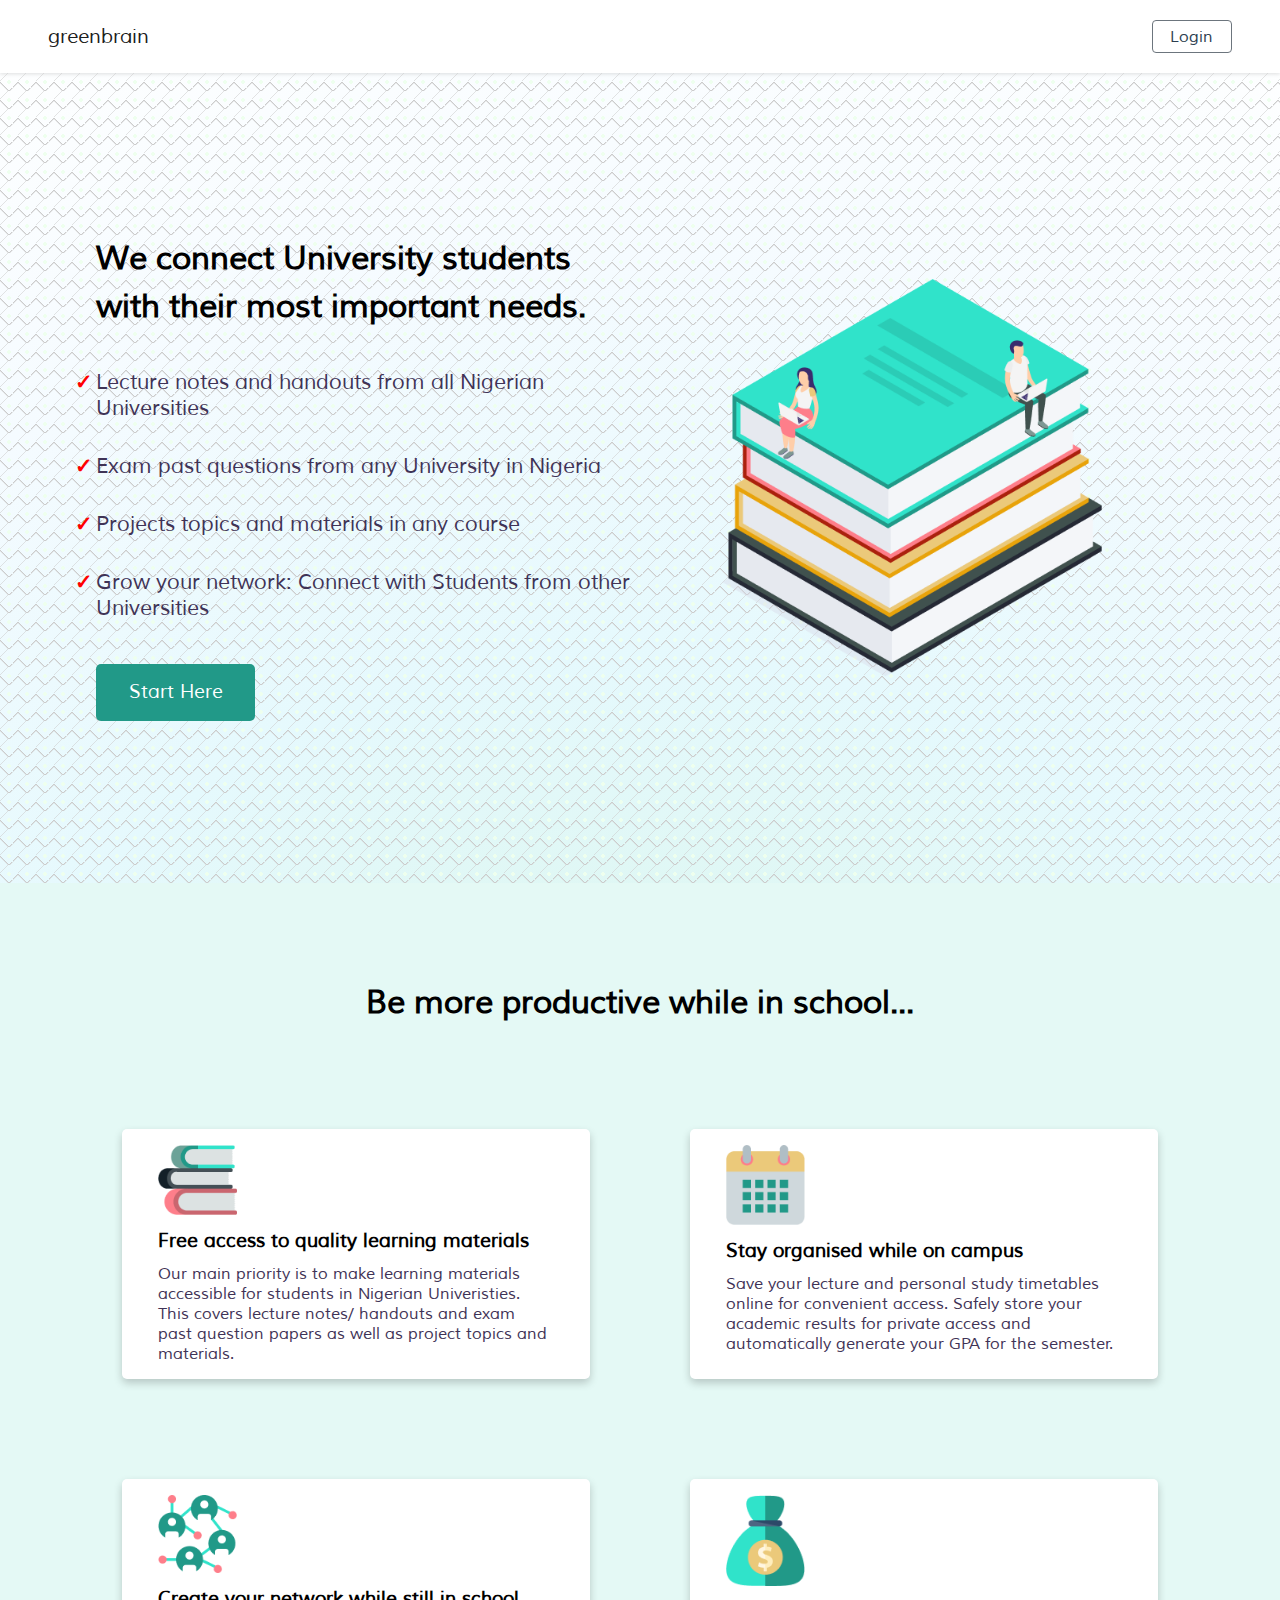
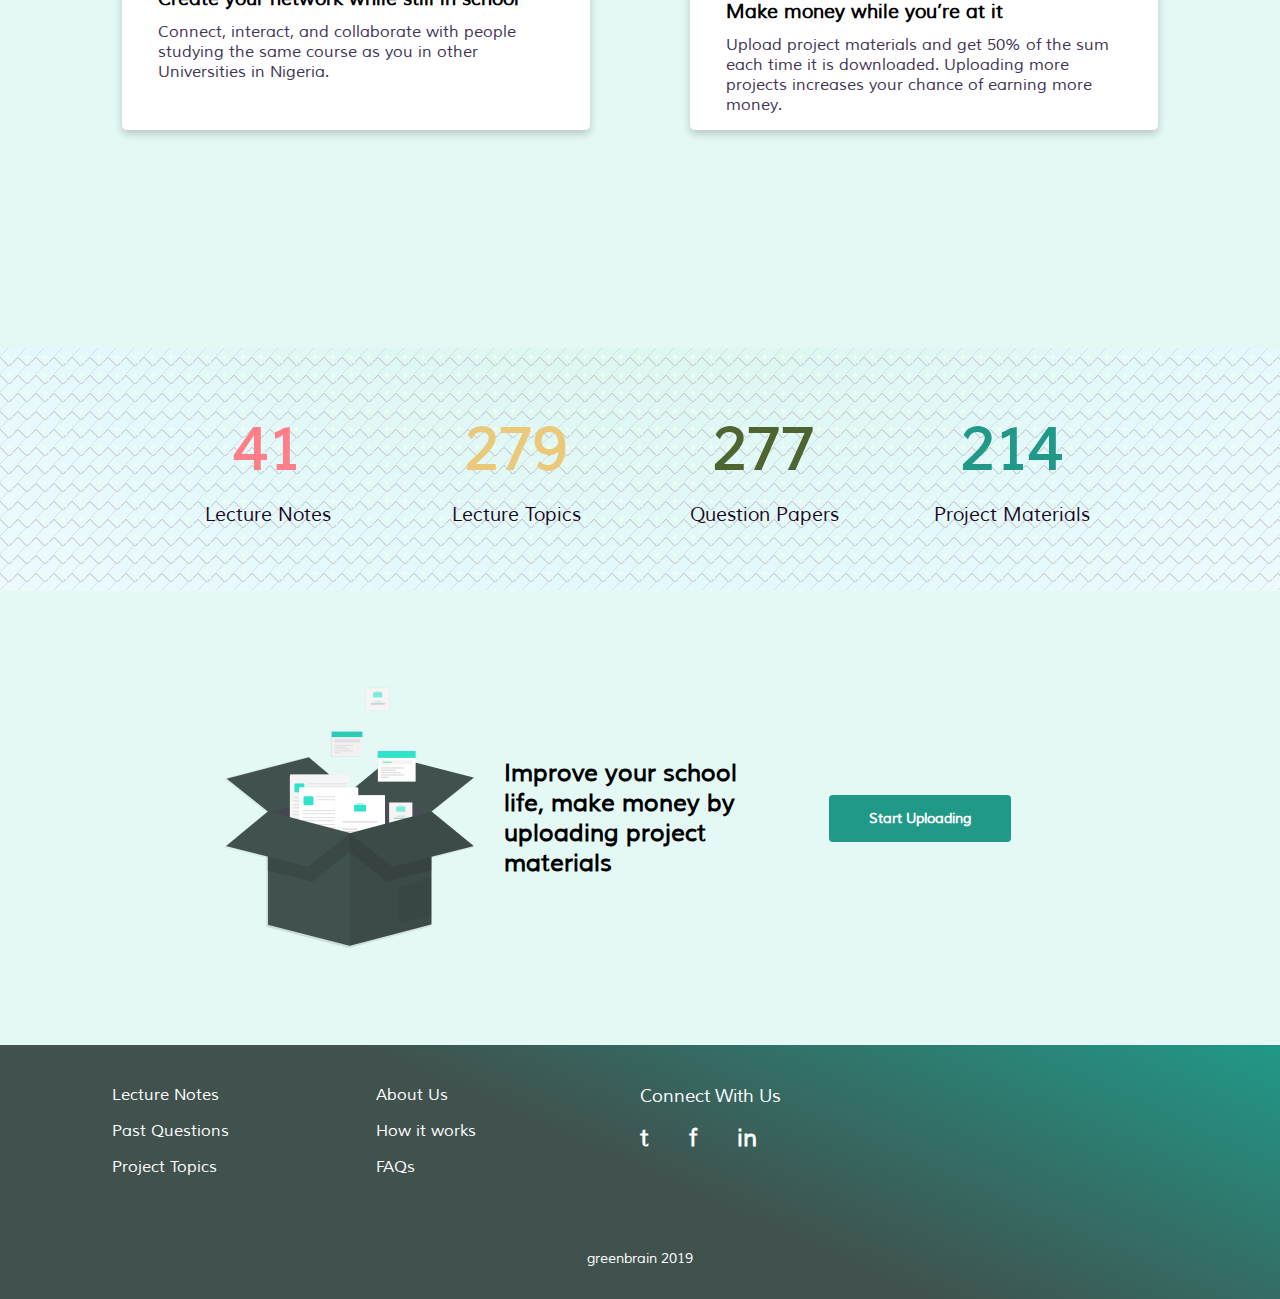
==== index.html @ ea2e2113 "first push" ====
<!DOCTYPE html>
<html lang="en">
<head>
    <meta charset="UTF-8">
    <meta name="viewport" content="width=device-width, initial-scale=1.0">
    <link rel="stylesheet" href="path/to/bootstrap/css/bootstrap.min.css">
<link rel="stylesheet" href="path/to/font-awesome/css/font-awesome.min.css">
    <link type="text/css" rel="stylesheet" href="css/index.css"/>
    <title>greenbrain | Lecture handouts, past question papers, project topics and materials</title>
</head>

<header class="header">
    <div class="header__nav">
        <a href="index.html" class="header__title">greenbrain</a>


        <div class="header__icons">
            <a href="./Pages/Login.html" class="header__link">
                Login
            </a>
        </div>
    </div>
    
</header>
<body>
    <div class="container">
        <section class="section__home">
            <div class="landing__home">
                <div>
                    <h1 class="landing__title">We connect University students with their most important needs.</h1>
                    <ul>
                        <li>Lecture notes and handouts from all Nigerian Universities</li>
                        <li>Exam past questions from any University in Nigeria</li>
                        <li>Projects topics and materials in any course</li>
                        <li>Grow your network: Connect with Students from other Universities</li>
                    </ul>
                    <a href="#" class="primary__btn">Start Here</a>
                </div>

                <div class="landing__image-cover">
                    <img src="./css/images/hero_image.png" alt="hero" class="landing__image"/>
                </div>
            </div>
        </section>

        <section class="section__body">
            <h1 class="landing__title body__title">Be more productive while in school...</h1>
            <div class="body__grid">
                <div class="body__card">
                   <img src="./css/images/books.png" alt="icon" class="card__icon"/>
                   <div class="card__title">
                        Free access to quality learning materials
                   </div>
                   <div class="card__text">
                    Our main priority is to make learning materials accessible for students in Nigerian Univeristies. 
                    This covers lecture notes/ handouts and exam past question papers as well as project topics and materials.
                    </div>
                </div>

                <div class="body__card">
                    <img src="./css/images/calendar.png" alt="icon" class="card__icon"/>
                    <div class="card__title">
                        Stay organised while on campus
                    </div>
                    <div class="card__text">
                        Save your lecture and personal study timetables online for convenient access. 
                        Safely store your academic results for private access and automatically generate your GPA for the semester.
                     </div>
                 </div>

                 <div class="body__card">
                    <img src="./css/images/network.png" alt="icon" class="card__icon"/>
                    <div class="card__title">
                        Create your network while still in school
                    </div>
                    <div class="card__text">
                        Connect, interact, and collaborate with people studying the same course as you in other Universities in Nigeria.
                     </div>
                 </div>

                 <div class="body__card">
                    <img src="./css/images/money-bag.png" alt="icon" class="card__icon"/>
                    <div class="card__title">
                        Make money while you’re at it
                    </div>
                    <div class="card__text">
                        Upload project materials and get 50% of the sum each time it is downloaded. 
                        Uploading more projects increases your chance of earning more money.
                     </div>
                 </div>

            </div>
        </section>

        <section class="stats">
            <a href="./Pages/LecturesNotes.html" class="stats__item">
                <p class="stats__score" style="color: #fe7e8a;">41</p>
                <p class="stats__text">Lecture Notes</p>
            </a>
            <a href="./Pages/LecturesNotes.html" class="stats__item">
                <p class="stats__score" style="color: #ebc97a;">279</p>
                <p class="stats__text">Lecture Topics</p>
            </a>
            <a href="./Pages/PastQuestions.html" class="stats__item">
                <p class="stats__score" style="color: #4e6532;">277</p>
                <p class="stats__text">Question Papers</p>
            </a>
            <a href="./Pages/Projects.html" class="stats__item">
                <p class="stats__score" style="color: #219988;">214</p>
                <p class="stats__text">Project Materials</p>
            </a>
        </section>

        <section class="uploading">
            
                <img src="./css/images/collection_box.png" alt="collection-box" class="uploading__image uploading__content"/>
                <div class="uploading__text uploading__content">
                    Improve your school life, make money by uploading project materials
                </div>
                <div class="uploading__content">
                    <a href="./Pages/Login.html" class="uploading__btn ">Start Uploading</a>
                </div>
                
            
        </section>

        <footer>
            <div class="footer">
                <div class="footer__list">
                    <div class="footer__items">
                        <a href="#">Lecture Notes</a>
                        <a href="#">Past Questions</a>
                        <a href="#">Project Topics</a>
                    </div>

                    <div class="footer__items">
                        <a href="#">About Us</a>
                        <a href="#">How it works</a>
                        <a href="#">FAQs</a>
                    </div>

                    <div class="footer__items">
                        <p class="footer__a">Connect With Us</p>
                        <div class="footer__links">
                            <a href="www.twitter.com" class="social__icon">
                                t
                            </a>
                            <a href="www.facebook.com" class="social__icon">
                                f
                            </a>
                            <a href="www.linkedln.com" class="social__icon">
                                in
                            </a>
                        </div>
                    </div>
                </div>
            </div>

            <p style="text-align: center; font-size: .9rem;">greenbrain 2019</p>
        </footer>
    </div>
    
</body>
</html>
---- css/index.css ----
*{
    margin: 0;
    padding:0;
}

@font-face {
    font-family: "Muli";
    src: url("./Font/muli/Muli-Regular.ttf"),
    url("./Font/muli/Muli-Regular.ttf");
}

@keyframes shake{
    0%{
        transform: translateY(1rem);
    }

    

    100%{
        transform: translateY(-1rem);
    }
}

body{
    font-family: Muli,Arial, Helvetica, sans-serif;
    font-size: 62.5%;
    
    background-image: radial-gradient(circle, #dff0d8, #dbf6ee, #e5f9fd, #f5fbff, #ffffff)
}

.container{
    
}

.header{
    padding-left: 3rem;
    padding-right: 3rem;
    background-color: white;
    box-shadow: 0px 1px 4px rgba(0, 0, 0, 0.13);
}

.header__nav{
    display: flex;
    flex-flow: row nowrap;
    justify-content: space-between;
    align-items: center;
    padding-top:1.5rem;
    padding-bottom:1.5rem
}

.header__title{
    color:rgba(0,0,0,.9);
    display: block;
    font-size: 1.25rem;
    line-height: inherit;
    white-space: nowrap;
    font-weight: 500;
}

.header__link{
    padding:.35rem 1.1rem;
    border: 1px solid#6c757d;
    border-radius: .25rem;
    color: #2c3e50;
    text-decoration: none;
    font-size: 1rem;
}

.header__link:hover{
    text-decoration: underline;
}

.icon{
    width: 1.5rem;
    height:1.5rem;
    margin-right:1rem;
}

input[type=search]{
    flex: 0 0 35%;
    color: #495057;
    background-color: #fff;
    background-clip: padding-box;
    border-radius: .25rem;
    border: 1px solid #ced4da;
    outline: none;
    padding: .25rem .5rem;
    font-size: .875rem;
    line-height: 1.5;
    border-radius: .2rem;
}

a{
    text-decoration: none;
}

ul{
    list-style: none;
    color: #3f3356;
    font-size: 1.3rem;
}

li{
    margin: 2rem 0;
}

li::before{
    content: "\2713";
    color: red;
    display: inline-block;
    width: 1em;
    margin-left: -1em;
    font-weight: 600;
    padding: 0 -20px;
    box-sizing: border-box;
}

.section__home{
    position: relative;
    width: 100%;
    display: -webkit-box;
    display: -ms-flexbox;
    display: flex;
    -webkit-box-orient: horizontal;
    -webkit-box-direction: normal;
    -ms-flex-direction: row;
    flex-direction: row;
    -webkit-box-align: center;
    -ms-flex-align: center;
    align-items: center;
    -webkit-box-pack: center;
    -ms-flex-pack: center;
    justify-content: center;
    background-image: linear-gradient(45deg,transparent 20%,#ccc 25%,transparent 0),linear-gradient(-45deg,transparent 20%,#ccc 25%,transparent 0),linear-gradient(-45deg,transparent 75%,#ccc 80%,transparent 0),radial-gradient(#efe 2px,transparent 0);
    background-size: 18px 18px,18px 18px;
    -webkit-box-sizing: border-box;
    box-sizing: border-box;
    margin: 0;
    padding: 0;
    height: 90vh;
    padding-left: 6rem;
    padding-right: 6rem;
}

.landing__home{
    display: grid;
    grid-template-columns: 1fr 1fr;
    justify-content: flex-start;
    align-items: center;

}

.landing__image-cover{
    display: flex;
    align-items: center;
    justify-content: center;
}

.landing__image{
    width:70%;
    transform: translateY(0rem);
    animation: shake 2s infinite alternate;
}

.landing__title{
    font-style: normal;
    font-weight: 600;
    font-size: 2rem;
    line-height: 150%;
    margin-bottom: 7%;
}

.primary__btn{
    display: inline-block;
    padding: 3% 6%;
    background-color: #219988;
    border-radius: 5px;
    border: none;
    color: #fff;
    font-weight: 500;
    font-size: 1.2rem;
    margin-top: 2%;
    
}

.primary__btn:hover{
    text-decoration: underline #FFF;
}

.section__body{
    background-color: rgb(228, 249, 245);
    padding:6rem;
}

.body__title{
    text-align: center;
}

.body__grid{
    display:grid;
    grid-template-columns: 1fr 1fr;
    grid-gap:3rem;
    padding-bottom: 6rem;
}

.body__card{
    /* height: 300px; */
    box-shadow: rgba(0, 0, 0, 0.2) 0px 4px 8px 0px;
    background: rgb(255, 255, 255);
    margin: 5%;
    border-radius: 5px;
    padding: 3% 7%;
}

.card__title{
    font-size: 1.2rem;
    font-weight: 600;
    line-height: 22px;
    padding: 3% 0px;
}

.card__text{
    color: #3f3356;
    font-size: 1rem;
}

.card__icon{
    width: 20%;
}


.uploading{
    background-color: rgb(228, 249, 245);
    display: grid;
    grid-template-columns: repeat(3, 1fr);
    padding: 6rem 14rem;
    gap: 0.5rem;
}

.uploading__content{
    position: relative;
    font-size: 1.5rem;
    font-weight: 600;
    display: flex;
    -webkit-box-align: center;
    align-items: center;
    -webkit-box-pack: center;
    justify-content: center;
}



.uploading__btn{
    display: inline-block;
    text-align: center;
    font-size: 0.9rem;
    color: rgb(255, 255, 255);
    background-color: rgb(33, 153, 136);
    font-weight: 600;
    padding: 0.9rem 2.5rem;
    border-radius: 4px;
}

footer{
    color: #fff;
    background: linear-gradient(24deg,#40514e,#40514e 50%,#219988);
    padding:2rem 7rem;
}

.footer__list{
    display: grid;
    grid-template-columns:repeat(4, 1fr);
    padding-bottom: 4rem;
}

.footer__items{
    display: flex;
    flex-direction: column;
    justify-content: flex-start;
    align-items: flex-start;
}

.footer__items a{
    padding: 0.5rem 0;
    color: white;
    font-size: 1rem;
    font-weight: 400;
}

.footer__a{
    padding: 0.5rem 0;
    color: white;
    font-size: 1.1rem;
}

.footer__links{
    
    display: flex;
    justify-content: flex-start;
    align-items: center;   
}

.footer__links a{
    font-size: 1.5rem;
    font-weight: 600;
    padding-right:1rem

}

.footer__links a:not(:last-child){
    margin-right: 1.5rem;
}

.stats{
    padding:4rem 9rem;
    display: grid;
    grid-template-columns: repeat(4, 1fr);
    background-image: linear-gradient(45deg,transparent 20%,#ccc 25%,transparent 0),
    linear-gradient(-45deg,transparent 20%,#ccc 25%,transparent 0),
    linear-gradient(-45deg,transparent 75%,#ccc 80%,transparent 0),
    radial-gradient(#efe 2px,transparent 0);
    background-size: 18px 18px,18px 18px;
}

.stats__item{
    display: flex;
    flex-direction: column;
    justify-content: center;
    align-items: center;
}

.stats__score{
    font-size: 3.7rem;
    font-weight: 600;
}

.stats__text{
    font-size: 1.2rem;
    font-weight: 500;
    margin-top: 1rem;
    color:#1a051d;
}
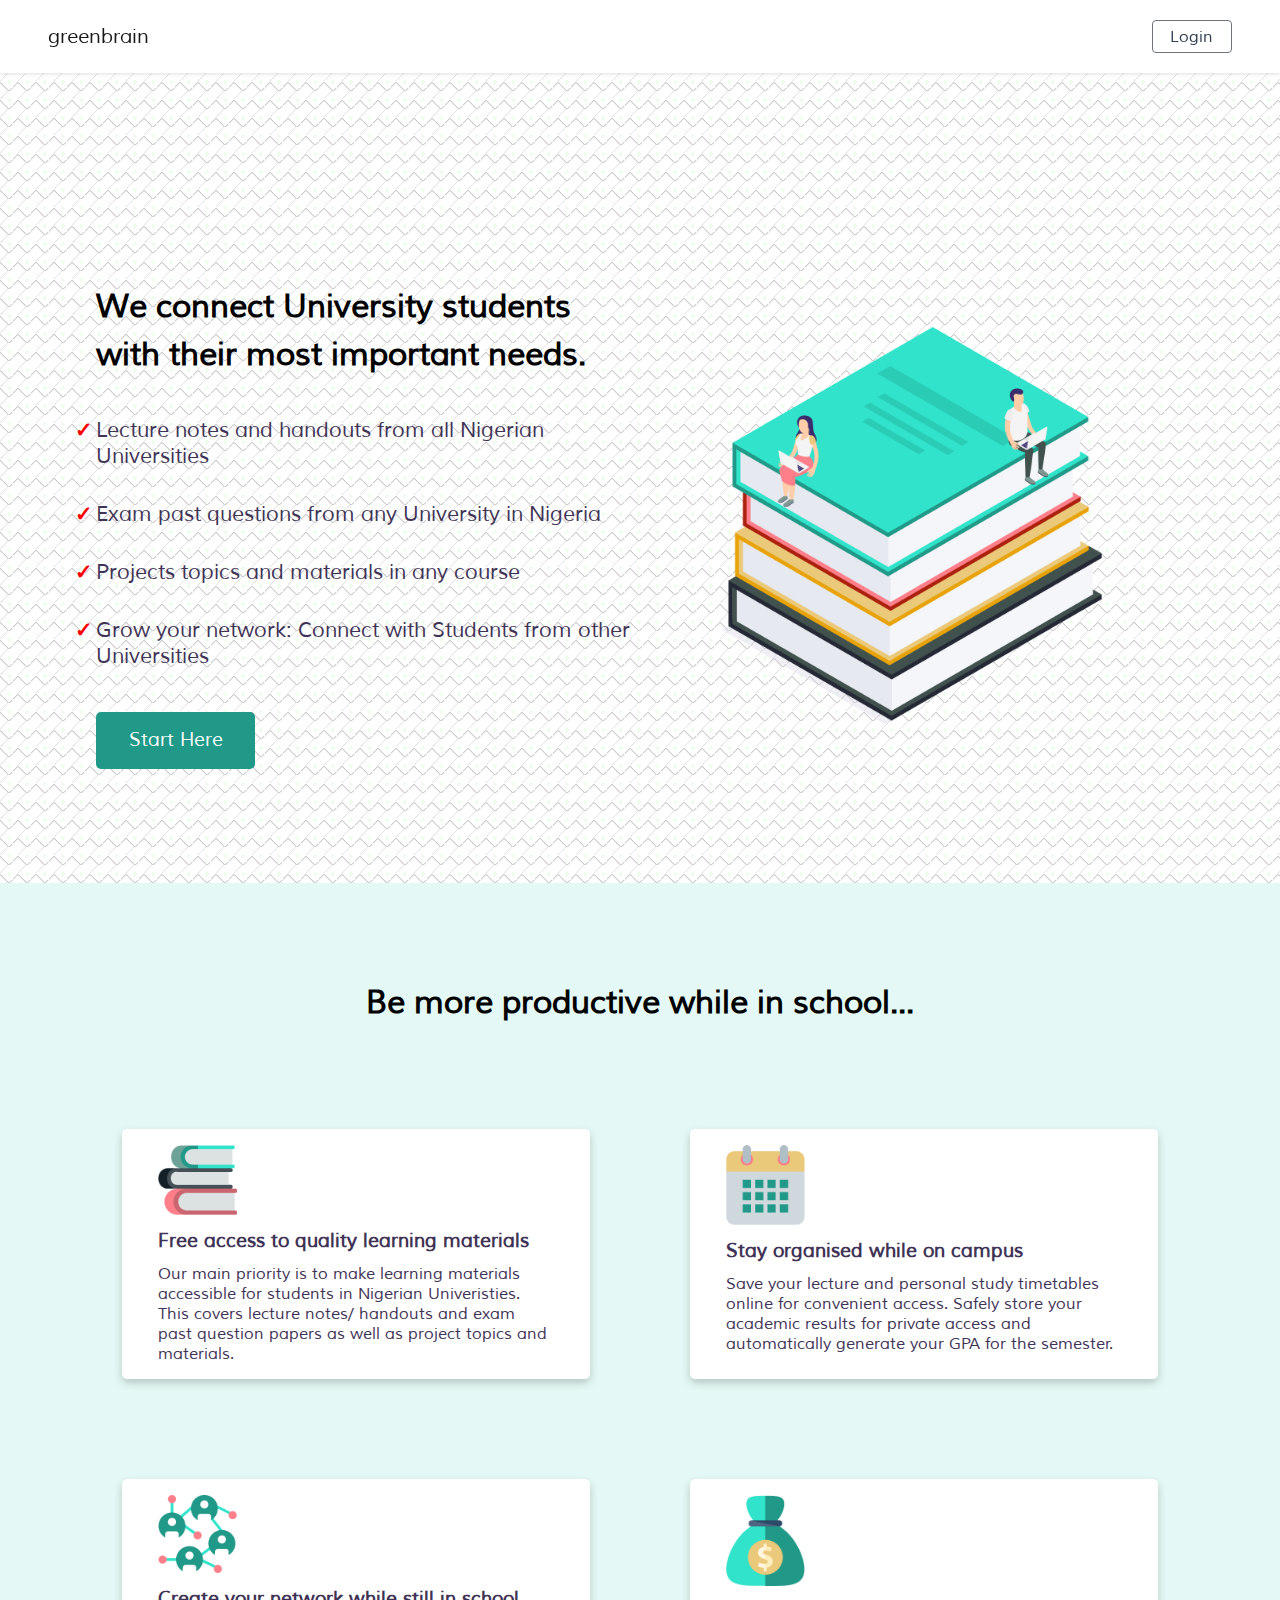
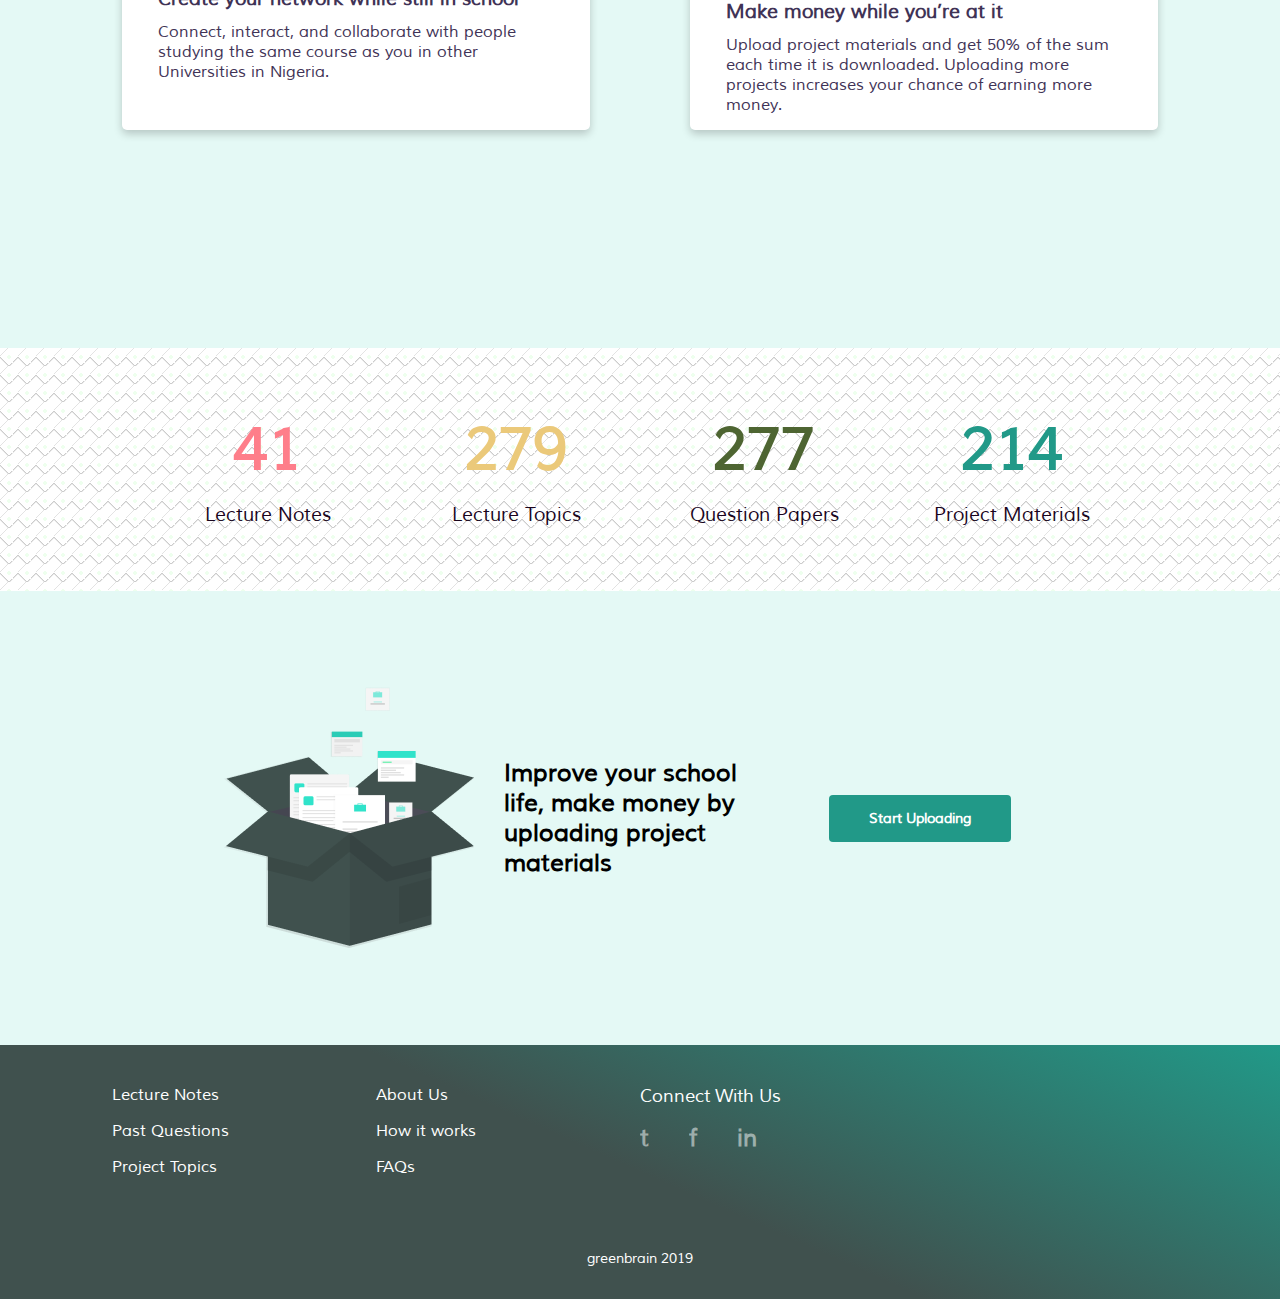
==== commit 33bab81a: "minor changes" ====
--- a/index.html
+++ b/index.html
@@ -128,9 +128,9 @@
             <div class="footer">
                 <div class="footer__list">
                     <div class="footer__items">
-                        <a href="#">Lecture Notes</a>
-                        <a href="#">Past Questions</a>
-                        <a href="#">Project Topics</a>
+                        <a href="./Pages/LecturesNotes.html">Lecture Notes</a>
+                        <a href="./Pages/PastQuestions.html">Past Questions</a>
+                        <a href="./Pages/Projects.html">Project Topics</a>
                     </div>
 
                     <div class="footer__items">
--- a/css/index.css
+++ b/css/index.css
@@ -25,16 +25,20 @@
     font-family: Muli,Arial, Helvetica, sans-serif;
     font-size: 62.5%;
     
-    background-image: radial-gradient(circle, #dff0d8, #dbf6ee, #e5f9fd, #f5fbff, #ffffff)
-}
+    
+}
+
+
 
 .container{
     
 }
 
 .header{
-    padding-left: 3rem;
-    padding-right: 3rem;
+    position: -webkit-sticky;
+    position: sticky;
+    top: 0;
+    z-index: 2000;
     background-color: white;
     box-shadow: 0px 1px 4px rgba(0, 0, 0, 0.13);
 }
@@ -55,6 +59,7 @@
     line-height: inherit;
     white-space: nowrap;
     font-weight: 500;
+    padding-left: 3rem;
 }
 
 .header__link{
@@ -64,6 +69,11 @@
     color: #2c3e50;
     text-decoration: none;
     font-size: 1rem;
+    
+}
+
+.header__icons{
+    padding-right: 3rem;
 }
 
 .header__link:hover{
@@ -116,7 +126,7 @@
 }
 
 .section__home{
-    position: relative;
+    
     width: 100%;
     display: -webkit-box;
     display: -ms-flexbox;
@@ -137,18 +147,24 @@
     box-sizing: border-box;
     margin: 0;
     padding: 0;
-    height: 90vh;
+    min-height: 90vh;
     padding-left: 6rem;
     padding-right: 6rem;
 }
 
 .landing__home{
     display: grid;
-    grid-template-columns: 1fr 1fr;
+    grid-template-columns: repeat(2, 1fr);
     justify-content: flex-start;
     align-items: center;
-
-}
+    padding-top:9rem;
+    padding-bottom:3rem;
+
+    
+
+}
+
+
 
 .landing__image-cover{
     display: flex;
@@ -210,6 +226,7 @@
     margin: 5%;
     border-radius: 5px;
     padding: 3% 7%;
+    color:#3f3356;
 }
 
 .card__title{
@@ -341,3 +358,84 @@
     color:#1a051d;
 }
 
+.social__icon{
+    opacity: 0.5;
+}
+
+@media only screen and (max-width: 768px) {
+    header{
+        padding-left:1rem !important;
+        padding-right:1rem !important;
+    }
+    .header__title{
+        padding-left: 1rem;
+    }
+
+    .header__icons{
+        padding-right: 1rem;
+    }
+    .landing__title{
+        font-size: 1.4rem;
+    }
+    .section__home{
+        padding:2rem;
+    }
+    .landing__home{
+        grid-template-columns: 1fr;
+        padding-top: 1rem;
+        padding-bottom: 1rem;
+    }
+    .landing__image-cover{
+        display: none;
+    }
+
+    .body__grid{
+        grid-template-columns: 1fr;
+        padding-bottom: 0;
+    }
+
+    .section__body{
+        padding:2rem 0;
+    }
+
+    .stats{
+        grid-template-columns: 1fr;
+        gap:2rem;
+        padding:4rem 0;
+    }
+
+    .uploading{
+        grid-template-columns: 1fr;
+        gap:2rem;
+        place-items: center;
+        padding: 6rem 0rem;
+    }
+
+    .uploading__text{
+        text-align: left;
+        padding:0 1.2rem;
+        font-size: 1.2rem;
+    }
+
+    .footer__list{
+        grid-template-columns: repeat(2,1fr);
+        padding-bottom: 2rem;
+    }
+
+    .footer__items{
+        margin-bottom: 2rem;
+    }
+    footer{
+        padding: 2rem 2rem;
+    }
+    .footer__a{
+        font-size: 1rem;
+    }
+    ul{
+        font-size: 1.25rem;
+    }
+
+    .card__title{
+        font-size:1rem;
+    }
+}